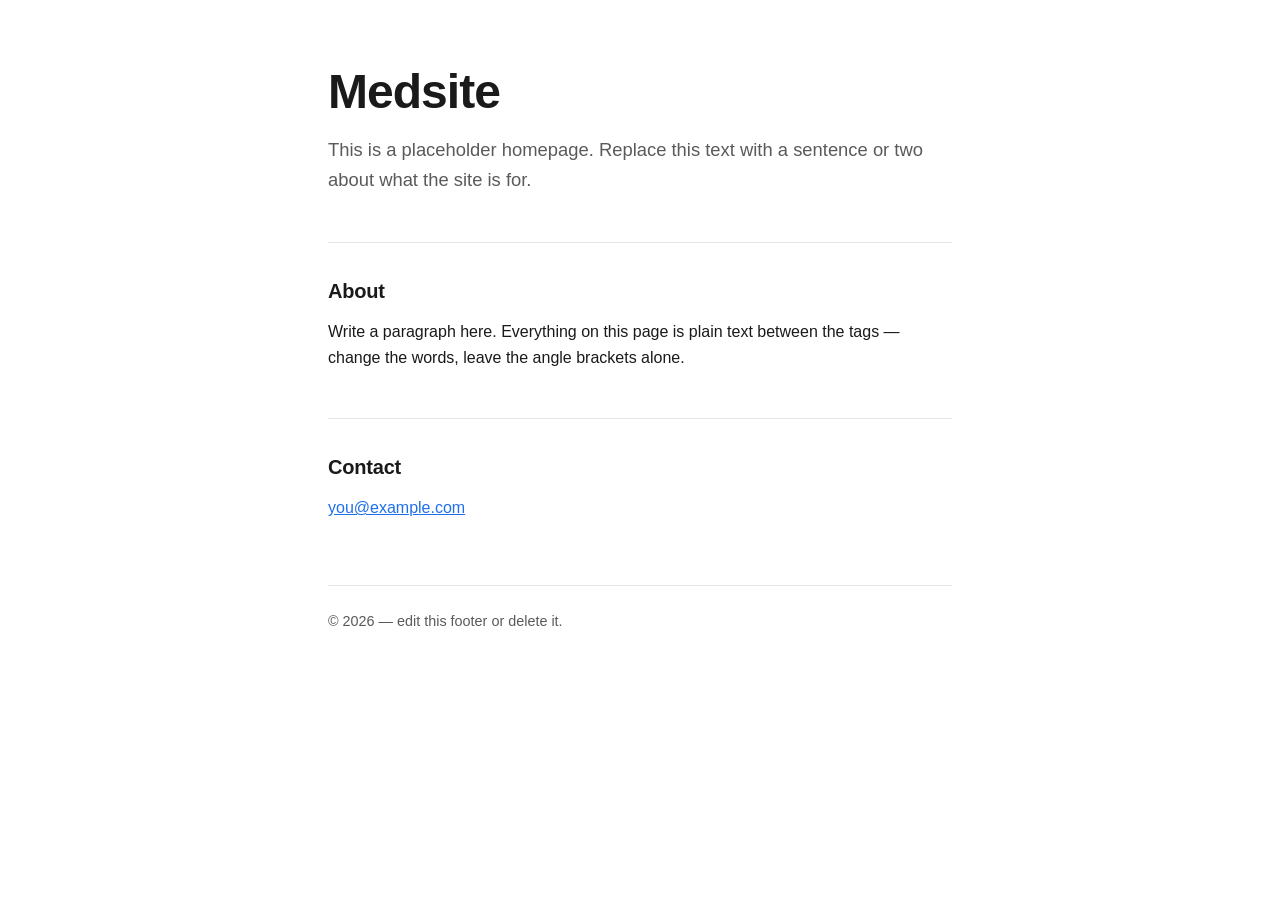
==== index.html @ fb5472c1 "Add starter homepage and README" ====
<!doctype html>
<html lang="en">
<head>
  <meta charset="utf-8">
  <meta name="viewport" content="width=device-width, initial-scale=1">

  <!-- EDIT: the text in the browser tab, and what Google shows as the headline -->
  <title>Medsite</title>
  <!-- EDIT: the one-line description search engines show under the headline -->
  <meta name="description" content="A short sentence describing what this site is.">

  <style>
    :root {
      --bg: #ffffff;
      --text: #1a1a1a;
      --muted: #5a5a5a;
      --accent: #1f6feb;
      --line: #e4e4e7;
    }
    @media (prefers-color-scheme: dark) {
      :root {
        --bg: #121214;
        --text: #f0f0f2;
        --muted: #a1a1aa;
        --accent: #6ea8fe;
        --line: #2a2a30;
      }
    }

    * { box-sizing: border-box; }
    body {
      margin: 0;
      background: var(--bg);
      color: var(--text);
      font-family: -apple-system, BlinkMacSystemFont, "Segoe UI", Helvetica, Arial, sans-serif;
      line-height: 1.6;
      -webkit-font-smoothing: antialiased;
    }
    .wrap {
      max-width: 42rem;
      margin: 0 auto;
      padding: 4rem 1.5rem 6rem;
    }
    h1 {
      font-size: clamp(2rem, 6vw, 3rem);
      line-height: 1.15;
      letter-spacing: -0.02em;
      margin: 0 0 1rem;
    }
    .lede {
      font-size: 1.15rem;
      color: var(--muted);
      margin: 0 0 3rem;
    }
    h2 {
      font-size: 1.25rem;
      letter-spacing: -0.01em;
      margin: 3rem 0 0.75rem;
      padding-top: 2rem;
      border-top: 1px solid var(--line);
    }
    p { margin: 0 0 1rem; }
    a { color: var(--accent); }
    footer {
      margin-top: 4rem;
      padding-top: 1.5rem;
      border-top: 1px solid var(--line);
      color: var(--muted);
      font-size: 0.9rem;
    }
  </style>
</head>
<body>
  <main class="wrap">

    <!-- EDIT: the big headline at the top of the page -->
    <h1>Medsite</h1>

    <!-- EDIT: one or two sentences saying what this is and who it's for -->
    <p class="lede">
      This is a placeholder homepage. Replace this text with a sentence
      or two about what the site is for.
    </p>

    <h2>About</h2>
    <p>
      Write a paragraph here. Everything on this page is plain text between
      the tags &mdash; change the words, leave the angle brackets alone.
    </p>

    <h2>Contact</h2>
    <p>
      <!-- EDIT: swap in a real address, or delete this whole section -->
      <a href="mailto:you@example.com">you@example.com</a>
    </p>

    <footer>
      &copy; 2026 &mdash; edit this footer or delete it.
    </footer>

  </main>
</body>
</html>
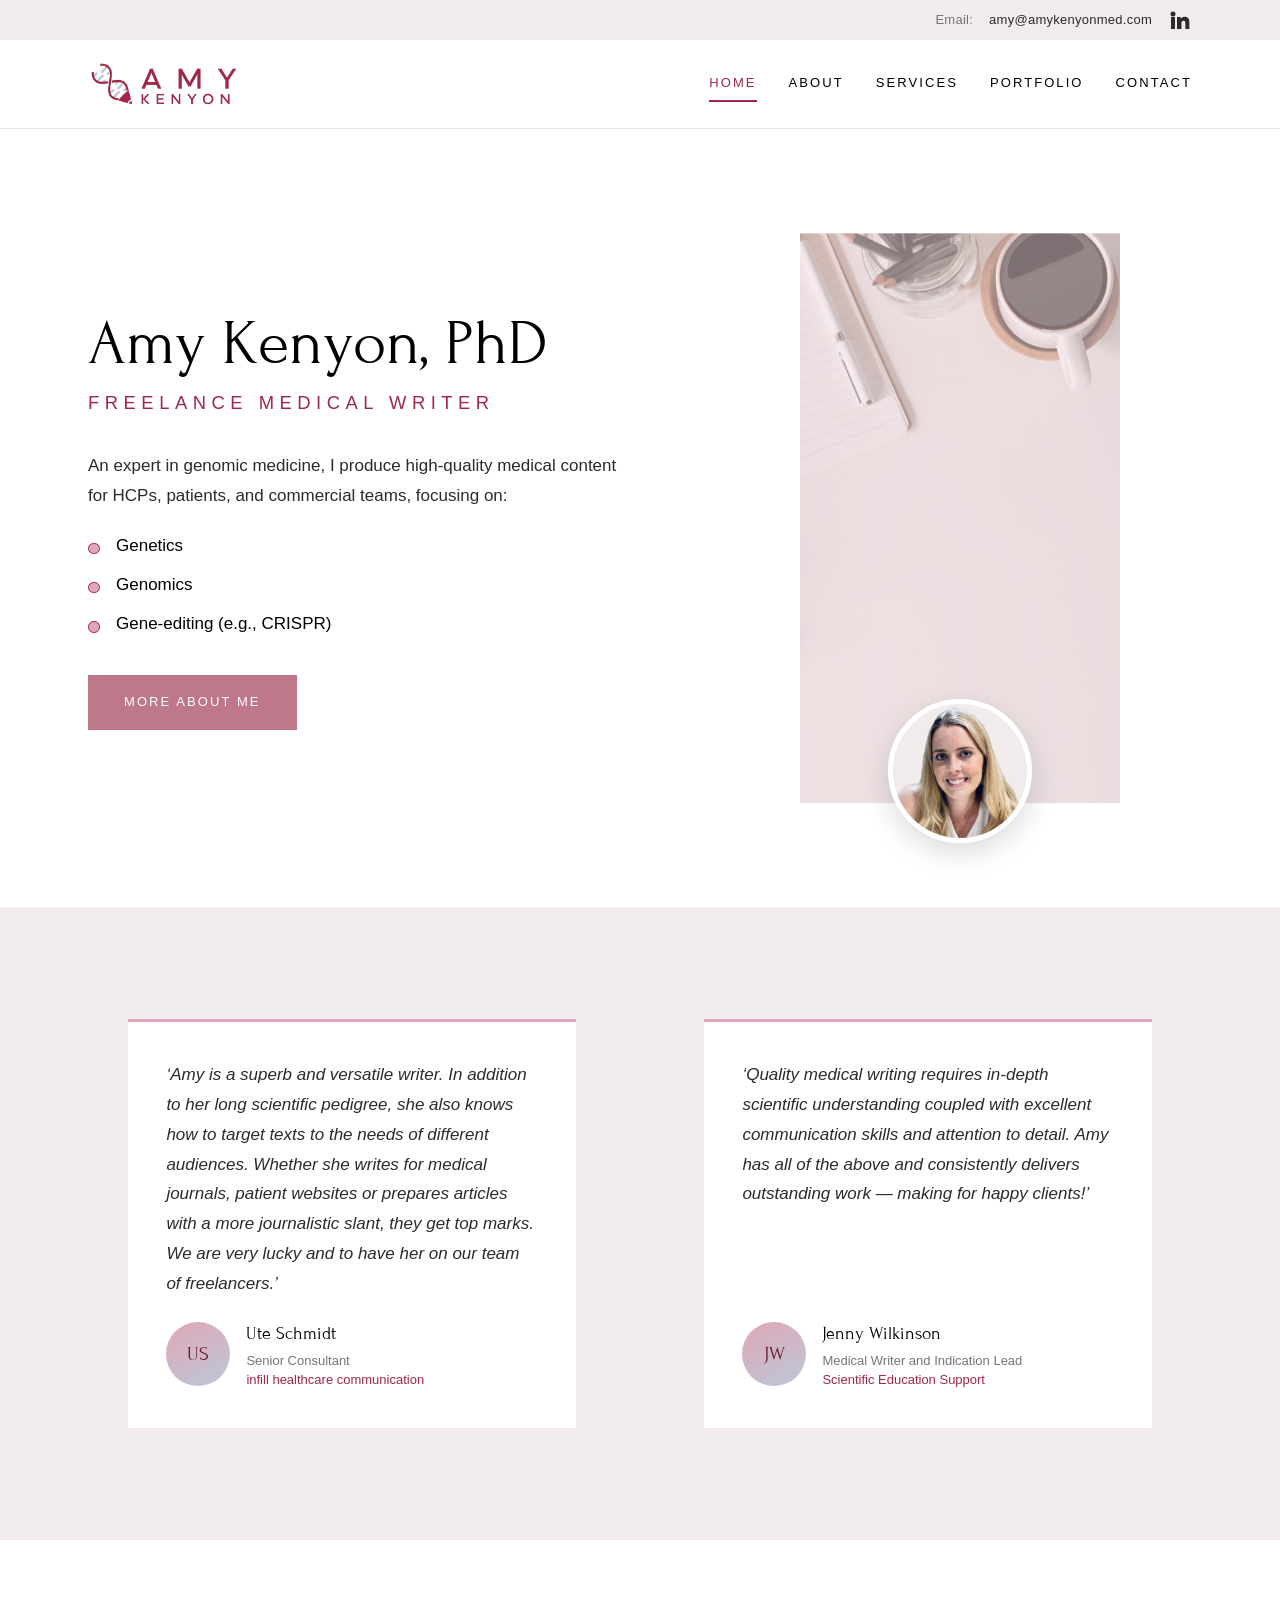
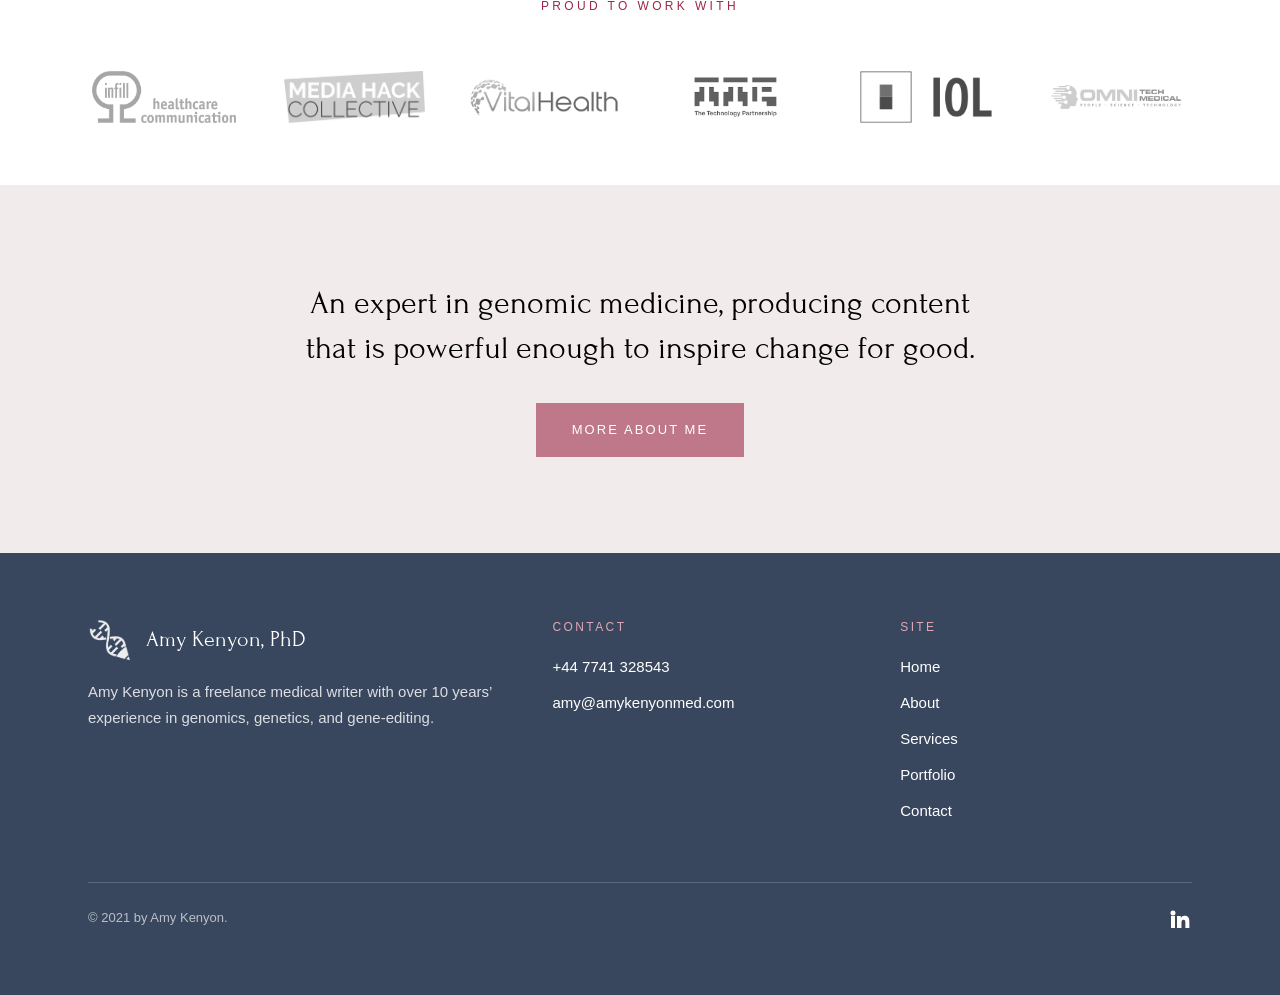
==== commit 7236ea65: "Add the original site images and rebuild Table 1 as real markup The Wix CDN became reachable, so all" ====
--- a/index.html
+++ b/index.html
@@ -1,103 +1,183 @@
 <!doctype html>
 <html lang="en">
 <head>
-  <meta charset="utf-8">
-  <meta name="viewport" content="width=device-width, initial-scale=1">
+<meta charset="utf-8">
+<meta name="viewport" content="width=device-width, initial-scale=1">
+<title>Freelance Medical Writer | Amy Kenyon</title>
+<meta name="description" content="Amy Kenyon (PhD) is a freelance medical writer with over 10 years&rsquo; experience in genomics, genetics, and gene-editing.">
+<link rel="canonical" href="https://www.amykenyonmed.com/">
 
-  <!-- EDIT: the text in the browser tab, and what Google shows as the headline -->
-  <title>Medsite</title>
-  <!-- EDIT: the one-line description search engines show under the headline -->
-  <meta name="description" content="A short sentence describing what this site is.">
+<meta property="og:type" content="website">
+<meta property="og:title" content="Freelance Medical Writer | Amy Kenyon">
+<meta property="og:description" content="Amy Kenyon (PhD) is a freelance medical writer with over 10 years&rsquo; experience in genomics, genetics, and gene-editing.">
+<meta property="og:url" content="https://www.amykenyonmed.com/">
+<meta property="og:site_name" content="Amy Kenyon, PhD">
 
-  <style>
-    :root {
-      --bg: #ffffff;
-      --text: #1a1a1a;
-      --muted: #5a5a5a;
-      --accent: #1f6feb;
-      --line: #e4e4e7;
-    }
-    @media (prefers-color-scheme: dark) {
-      :root {
-        --bg: #121214;
-        --text: #f0f0f2;
-        --muted: #a1a1aa;
-        --accent: #6ea8fe;
-        --line: #2a2a30;
-      }
-    }
-
-    * { box-sizing: border-box; }
-    body {
-      margin: 0;
-      background: var(--bg);
-      color: var(--text);
-      font-family: -apple-system, BlinkMacSystemFont, "Segoe UI", Helvetica, Arial, sans-serif;
-      line-height: 1.6;
-      -webkit-font-smoothing: antialiased;
-    }
-    .wrap {
-      max-width: 42rem;
-      margin: 0 auto;
-      padding: 4rem 1.5rem 6rem;
-    }
-    h1 {
-      font-size: clamp(2rem, 6vw, 3rem);
-      line-height: 1.15;
-      letter-spacing: -0.02em;
-      margin: 0 0 1rem;
-    }
-    .lede {
-      font-size: 1.15rem;
-      color: var(--muted);
-      margin: 0 0 3rem;
-    }
-    h2 {
-      font-size: 1.25rem;
-      letter-spacing: -0.01em;
-      margin: 3rem 0 0.75rem;
-      padding-top: 2rem;
-      border-top: 1px solid var(--line);
-    }
-    p { margin: 0 0 1rem; }
-    a { color: var(--accent); }
-    footer {
-      margin-top: 4rem;
-      padding-top: 1.5rem;
-      border-top: 1px solid var(--line);
-      color: var(--muted);
-      font-size: 0.9rem;
-    }
-  </style>
+<link rel="preconnect" href="https://fonts.googleapis.com">
+<link rel="preconnect" href="https://fonts.gstatic.com" crossorigin>
+<link rel="stylesheet" href="https://fonts.googleapis.com/css2?family=Forum&display=swap">
+<link rel="stylesheet" href="/assets/css/site.css">
+<link rel="icon" href="/assets/img/favicon.svg" type="image/svg+xml">
 </head>
 <body>
-  <main class="wrap">
+<a class="skip-link" href="#main">Skip to main content</a>
 
-    <!-- EDIT: the big headline at the top of the page -->
-    <h1>Medsite</h1>
+<div class="utility">
+  <div class="wrap">
+    <span class="label">Email:</span>
+    <a href="mailto:amy@amykenyonmed.com">amy@amykenyonmed.com</a>
+    <a class="icon-link" href="http://www.linkedin.com/in/amy-kenyon-412b50195" target="_blank" rel="noopener" aria-label="Amy Kenyon on LinkedIn">
+      <svg viewBox="0 0 24 24" aria-hidden="true"><path d="M4.98 3.5a2.5 2.5 0 1 1 0 5 2.5 2.5 0 0 1 0-5ZM3 9h4v12H3V9Zm6 0h3.8v1.7h.05a4.16 4.16 0 0 1 3.75-2.05c4 0 4.75 2.63 4.75 6.06V21h-4v-5.4c0-1.29-.03-2.95-1.8-2.95-1.8 0-2.08 1.4-2.08 2.85V21H9V9Z"/></svg>
+    </a>
+  </div>
+</div>
 
-    <!-- EDIT: one or two sentences saying what this is and who it's for -->
-    <p class="lede">
-      This is a placeholder homepage. Replace this text with a sentence
-      or two about what the site is for.
-    </p>
+<header class="site-header">
+  <div class="wrap">
+    <a class="brand" href="/">
+      <img class="logo" src="/assets/img/logo-header.png" alt="Amy Kenyon" width="2063" height="706">
+    </a>
 
-    <h2>About</h2>
-    <p>
-      Write a paragraph here. Everything on this page is plain text between
-      the tags &mdash; change the words, leave the angle brackets alone.
-    </p>
+    <button class="nav-toggle" type="button" aria-expanded="false" aria-controls="site-nav">Menu</button>
 
-    <h2>Contact</h2>
-    <p>
-      <!-- EDIT: swap in a real address, or delete this whole section -->
-      <a href="mailto:you@example.com">you@example.com</a>
-    </p>
+    <nav class="site-nav" id="site-nav" aria-label="Main">
+      <ul>
+        <li><a href="/" aria-current="page">Home</a></li>
+        <li><a href="/about/">About</a></li>
+        <li><a href="/services/">Services</a></li>
+        <li><a href="/blog/">Portfolio</a></li>
+        <li><a href="/contact/">Contact</a></li>
+      </ul>
+    </nav>
+  </div>
+</header>
 
-    <footer>
-      &copy; 2026 &mdash; edit this footer or delete it.
-    </footer>
+<main id="main">
 
-  </main>
+  <section class="hero">
+    <div class="wrap">
+      <div class="hero-copy">
+        <h1>Amy Kenyon, PhD</h1>
+        <p class="hero-role">Freelance Medical Writer</p>
+        <p class="lede">An expert in genomic medicine, I produce high-quality medical content for HCPs, patients, and commercial teams, focusing on:</p>
+        <ul class="hero-list">
+          <li>Genetics</li>
+          <li>Genomics</li>
+          <li>Gene-editing (e.g., CRISPR)</li>
+        </ul>
+        <a class="btn" href="/about/">More about me</a>
+      </div>
+
+      <figure class="hero-figure">
+        <div class="frame frame-portrait">
+          <img src="/assets/img/amy-kenyon-portrait.jpg" alt="" width="1219" height="965">
+        </div>
+        <div class="hero-headshot">
+          <img src="/assets/img/amy-kenyon-headshot.png" alt="Amy Kenyon, PhD" width="675" height="726">
+        </div>
+      </figure>
+    </div>
+  </section>
+
+  <section class="section section-blush">
+    <div class="wrap">
+      <div class="testimonials">
+
+        <figure class="testimonial">
+          <blockquote>&lsquo;Amy is a superb and versatile writer. In addition to her long scientific pedigree, she also knows how to target texts to the needs of different audiences. Whether she writes for medical journals, patient websites or prepares articles with a more journalistic slant, they get top marks. We are very lucky and to have her on our team of freelancers.&rsquo;</blockquote>
+          <figcaption>
+            <span class="avatar" aria-hidden="true">US</span>
+            <span>
+              <span class="name">Ute Schmidt</span>
+              <span class="role">Senior Consultant</span>
+              <span class="org">infill healthcare communication</span>
+            </span>
+          </figcaption>
+        </figure>
+
+        <figure class="testimonial">
+          <blockquote>&lsquo;Quality medical writing requires in-depth scientific understanding coupled with excellent communication skills and attention to detail. Amy has all of the above and consistently delivers outstanding work &mdash; making for happy clients!&rsquo;</blockquote>
+          <figcaption>
+            <span class="avatar" aria-hidden="true">JW</span>
+            <span>
+              <span class="name">Jenny Wilkinson</span>
+              <span class="role">Medical Writer and Indication Lead</span>
+              <span class="org">Scientific Education Support</span>
+            </span>
+          </figcaption>
+        </figure>
+
+      </div>
+    </div>
+  </section>
+
+  <section class="section section-tight">
+    <div class="wrap">
+      <div class="section-title">
+        <p class="eyebrow">Proud to work with</p>
+      </div>
+      <div class="clients">
+        <span class="client"><img src="/assets/img/client-infill.png" alt="infill healthcare communication" width="448" height="161"></span>
+        <span class="client"><img src="/assets/img/client-media-hack.png" alt="Media Hack Collective" width="1155" height="426"></span>
+        <span class="client"><img src="/assets/img/client-vital-health.png" alt="Vital Health" width="200" height="50"></span>
+        <span class="client"><img src="/assets/img/client-ttp.png" alt="The Technology Partnership" width="290" height="174"></span>
+        <span class="client"><img src="/assets/img/client-iol.png" alt="IOL" width="183" height="72"></span>
+        <span class="client"><img src="/assets/img/client-omni.png" alt="Omni Tech Medical" width="410" height="123"></span>
+      </div>
+    </div>
+  </section>
+
+  <section class="section section-blush cta">
+    <div class="wrap">
+      <p>An expert in genomic medicine, producing content that is powerful enough to inspire change for good.</p>
+      <a class="btn" href="/about/">More about me</a>
+    </div>
+  </section>
+
+</main>
+
+<footer class="site-footer">
+  <div class="wrap">
+    <div class="footer-grid">
+
+      <div>
+        <div class="footer-brand">
+          <img class="mark" src="/assets/img/logo-footer.png" alt="" width="471" height="491">
+          <span>Amy Kenyon, PhD</span>
+        </div>
+        <p class="tagline">Amy Kenyon is a freelance medical writer with over 10 years&rsquo; experience in genomics, genetics, and gene-editing.</p>
+      </div>
+
+      <div>
+        <p class="footer-heading">Contact</p>
+        <ul>
+          <li><a href="tel:+447741328543">+44 7741 328543</a></li>
+          <li><a href="mailto:amy@amykenyonmed.com">amy@amykenyonmed.com</a></li>
+        </ul>
+      </div>
+
+      <div>
+        <p class="footer-heading">Site</p>
+        <ul>
+          <li><a href="/">Home</a></li>
+          <li><a href="/about/">About</a></li>
+          <li><a href="/services/">Services</a></li>
+          <li><a href="/blog/">Portfolio</a></li>
+          <li><a href="/contact/">Contact</a></li>
+        </ul>
+      </div>
+
+    </div>
+
+    <div class="footer-bottom">
+      <span>&copy; 2021 by Amy Kenyon.</span>
+      <a class="icon-link" href="http://www.linkedin.com/in/amy-kenyon-412b50195" target="_blank" rel="noopener" aria-label="Amy Kenyon on LinkedIn">
+        <svg viewBox="0 0 24 24" aria-hidden="true"><path d="M4.98 3.5a2.5 2.5 0 1 1 0 5 2.5 2.5 0 0 1 0-5ZM3 9h4v12H3V9Zm6 0h3.8v1.7h.05a4.16 4.16 0 0 1 3.75-2.05c4 0 4.75 2.63 4.75 6.06V21h-4v-5.4c0-1.29-.03-2.95-1.8-2.95-1.8 0-2.08 1.4-2.08 2.85V21H9V9Z"/></svg>
+      </a>
+    </div>
+  </div>
+</footer>
+
+<script src="/assets/js/site.js" defer></script>
 </body>
 </html>
--- a/assets/css/site.css
+++ b/assets/css/site.css
@@ -0,0 +1,969 @@
+/* ==========================================================================
+   amykenyonmed.com — shared stylesheet
+   Palette and type lifted from the original Wix theme.
+   ========================================================================== */
+
+:root {
+  /* Brand palette (from the Wix site theme) */
+  --wine: #9f2747;
+  --wine-dark: #6a1a2f;
+  --rose: #bf778a;
+  --rose-light: #dfa7b6;
+  --blush: #f2ebec;
+  --blue-grey: #bcc8d9;
+  --navy: #39475e;
+
+  --ink: #000000;
+  --body: #2b2b2b;
+  --muted: #757575;
+  --line: #c7c7c7;
+  --line-soft: #e8e6e6;
+  --white: #ffffff;
+
+  --head-font: "Forum", "Didot", "Times New Roman", Georgia, serif;
+  --body-font: "Avenir Next", "Avenir", "Nunito Sans", "Segoe UI",
+    Helvetica, Arial, sans-serif;
+
+  --measure: 1200px;
+  --gutter: clamp(1.25rem, 4vw, 3rem);
+}
+
+* { box-sizing: border-box; }
+
+html { -webkit-text-size-adjust: 100%; scroll-behavior: smooth; }
+
+body {
+  margin: 0;
+  background: var(--white);
+  color: var(--body);
+  font-family: var(--body-font);
+  font-size: 1rem;
+  font-weight: 300;
+  line-height: 1.75;
+  -webkit-font-smoothing: antialiased;
+  -moz-osx-font-smoothing: grayscale;
+}
+
+img { max-width: 100%; height: auto; display: block; }
+
+a { color: var(--wine); text-decoration: none; }
+a:hover { text-decoration: underline; }
+
+h1, h2, h3, h4 {
+  font-family: var(--head-font);
+  font-weight: 400;
+  color: var(--ink);
+  line-height: 1.2;
+  margin: 0 0 0.6em;
+}
+
+h1 { font-size: clamp(2.5rem, 6vw, 4rem); }
+h2 { font-size: clamp(1.9rem, 4vw, 2.75rem); }
+h3 { font-size: clamp(1.25rem, 2.5vw, 1.6rem); }
+
+p { margin: 0 0 1.25rem; }
+
+strong, b { font-weight: 600; color: var(--ink); }
+
+.wrap {
+  max-width: var(--measure);
+  margin-inline: auto;
+  padding-inline: var(--gutter);
+}
+
+.skip-link {
+  position: absolute;
+  left: -9999px;
+  top: 0;
+  background: var(--wine);
+  color: var(--white);
+  padding: 0.75rem 1.25rem;
+  z-index: 100;
+}
+.skip-link:focus { left: 0; }
+
+:focus-visible {
+  outline: 2px solid var(--wine);
+  outline-offset: 3px;
+}
+
+/* --------------------------------------------------------------------------
+   Utility bar (email + LinkedIn, above the header)
+   -------------------------------------------------------------------------- */
+
+.utility {
+  background: var(--blush);
+  font-size: 0.8125rem;
+  letter-spacing: 0.02em;
+  color: var(--body);
+}
+
+.utility .wrap {
+  display: flex;
+  align-items: center;
+  justify-content: flex-end;
+  gap: 1rem;
+  min-height: 2.5rem;
+  flex-wrap: wrap;
+}
+
+.utility a { color: var(--body); }
+.utility a:hover { color: var(--wine); }
+
+.utility .label { color: var(--muted); }
+
+.icon-link {
+  display: inline-flex;
+  align-items: center;
+  justify-content: center;
+  width: 1.5rem;
+  height: 1.5rem;
+  color: var(--wine);
+}
+.icon-link svg { width: 100%; height: 100%; fill: currentColor; }
+.icon-link:hover { color: var(--wine-dark); }
+
+/* --------------------------------------------------------------------------
+   Header + navigation
+   -------------------------------------------------------------------------- */
+
+.site-header {
+  background: var(--white);
+  border-bottom: 1px solid var(--line-soft);
+  position: sticky;
+  top: 0;
+  z-index: 50;
+}
+
+.site-header .wrap {
+  display: flex;
+  align-items: center;
+  justify-content: space-between;
+  gap: 1.5rem;
+  min-height: 5.5rem;
+}
+
+.brand {
+  display: inline-flex;
+  align-items: center;
+  gap: 0.75rem;
+  font-family: var(--head-font);
+  font-size: 1.5rem;
+  letter-spacing: 0.04em;
+  color: var(--ink);
+  line-height: 1.1;
+}
+.brand:hover { text-decoration: none; color: var(--wine); }
+
+/* The logo already contains the wordmark, so it stands alone in the header. */
+.brand .logo {
+  width: auto;
+  height: 3.25rem;
+  flex: 0 0 auto;
+}
+
+@media (max-width: 480px) {
+  .brand .logo { height: 2.5rem; }
+}
+
+.nav-toggle {
+  display: none;
+  background: none;
+  border: 1px solid var(--line);
+  border-radius: 2px;
+  padding: 0.5rem 0.75rem;
+  font: inherit;
+  font-size: 0.75rem;
+  letter-spacing: 0.15em;
+  text-transform: uppercase;
+  color: var(--ink);
+  cursor: pointer;
+}
+
+.site-nav ul {
+  display: flex;
+  align-items: center;
+  gap: clamp(1rem, 2.5vw, 2.25rem);
+  list-style: none;
+  margin: 0;
+  padding: 0;
+}
+
+.site-nav a {
+  display: inline-block;
+  font-size: 0.8125rem;
+  letter-spacing: 0.16em;
+  text-transform: uppercase;
+  color: var(--ink);
+  padding: 0.35rem 0;
+  border-bottom: 2px solid transparent;
+}
+
+.site-nav a:hover,
+.site-nav a[aria-current="page"] {
+  color: var(--wine);
+  border-bottom-color: var(--wine);
+  text-decoration: none;
+}
+
+@media (max-width: 860px) {
+  .nav-toggle { display: inline-block; }
+
+  .site-nav {
+    display: none;
+    position: absolute;
+    left: 0;
+    right: 0;
+    top: 100%;
+    background: var(--white);
+    border-bottom: 1px solid var(--line-soft);
+    box-shadow: 0 12px 24px rgba(0, 0, 0, 0.06);
+  }
+  .site-nav.is-open { display: block; }
+
+  .site-nav ul {
+    flex-direction: column;
+    align-items: stretch;
+    gap: 0;
+    padding: 0.5rem var(--gutter) 1.25rem;
+  }
+  .site-nav li { border-bottom: 1px solid var(--line-soft); }
+  .site-nav li:last-child { border-bottom: 0; }
+  .site-nav a {
+    padding: 0.9rem 0;
+    border-bottom: 0;
+  }
+}
+
+/* --------------------------------------------------------------------------
+   Buttons
+   -------------------------------------------------------------------------- */
+
+.btn {
+  display: inline-block;
+  background: var(--rose);
+  color: var(--white);
+  font-size: 0.8125rem;
+  font-weight: 400;
+  letter-spacing: 0.16em;
+  text-transform: uppercase;
+  padding: 1rem 2.25rem;
+  border: 0;
+  border-radius: 0;
+  cursor: pointer;
+  transition: background-color 0.2s ease;
+  font-family: var(--body-font);
+}
+
+.btn:hover,
+.btn:focus-visible {
+  background: var(--wine);
+  color: var(--white);
+  text-decoration: none;
+}
+
+.btn-outline {
+  background: transparent;
+  color: var(--wine);
+  border: 1px solid var(--wine);
+}
+.btn-outline:hover { background: var(--wine); color: var(--white); }
+
+/* --------------------------------------------------------------------------
+   Sections
+   -------------------------------------------------------------------------- */
+
+/* Full-bleed image band used at the top of the services page. */
+.page-banner {
+  height: clamp(9rem, 22vw, 16rem);
+  overflow: hidden;
+}
+.page-banner img { width: 100%; height: 100%; object-fit: cover; }
+
+.section { padding-block: clamp(3.5rem, 8vw, 6rem); }
+.section-blush { background: var(--blush); }
+.section-tight { padding-block: clamp(2.5rem, 5vw, 3.5rem); }
+
+.section-title {
+  text-align: center;
+  margin-bottom: clamp(2rem, 5vw, 3rem);
+}
+
+.eyebrow {
+  font-size: 0.75rem;
+  letter-spacing: 0.28em;
+  text-transform: uppercase;
+  color: var(--wine);
+  margin-bottom: 1rem;
+}
+
+.lede { font-size: 1.0625rem; }
+
+/* --------------------------------------------------------------------------
+   Hero
+   -------------------------------------------------------------------------- */
+
+.hero { padding-block: clamp(3rem, 7vw, 5.5rem); }
+
+.hero .wrap {
+  display: grid;
+  grid-template-columns: 1.1fr 0.9fr;
+  gap: clamp(2rem, 6vw, 4.5rem);
+  align-items: center;
+}
+
+.hero h1 { margin-bottom: 0.25rem; }
+
+.hero .hero-role {
+  font-size: clamp(0.9rem, 2vw, 1.15rem);
+  letter-spacing: 0.3em;
+  text-transform: uppercase;
+  color: var(--wine);
+  margin-bottom: 2rem;
+}
+
+.hero p { max-width: 34rem; }
+
+.hero-list {
+  list-style: none;
+  margin: 0 0 2.25rem;
+  padding: 0;
+}
+
+.hero-list li {
+  position: relative;
+  padding-left: 1.75rem;
+  margin-bottom: 0.6rem;
+  color: var(--ink);
+  font-size: 1.0625rem;
+}
+
+.hero-list li::before {
+  content: "";
+  position: absolute;
+  left: 0;
+  top: 0.7em;
+  width: 0.6rem;
+  height: 0.6rem;
+  background: var(--rose-light);
+  border: 1px solid var(--wine);
+  border-radius: 50%;
+}
+
+.hero-figure { justify-self: center; width: 100%; max-width: 26rem; }
+
+@media (max-width: 860px) {
+  .hero .wrap { grid-template-columns: 1fr; }
+  .hero-figure { order: -1; max-width: 20rem; }
+}
+
+/* --------------------------------------------------------------------------
+   Media frames / image placeholders
+   -------------------------------------------------------------------------- */
+
+.frame {
+  position: relative;
+  overflow: hidden;
+  background: linear-gradient(150deg, var(--blush), var(--blue-grey));
+}
+
+.frame img { width: 100%; height: 100%; object-fit: cover; }
+
+/* Tall decorative panel behind the home hero (a faded desk flat-lay). */
+.frame-portrait {
+  aspect-ratio: 393 / 700;
+  max-width: 20rem;
+  margin-inline: auto;
+}
+
+/* The about photo ships as a finished polaroid, so it needs no frame of its
+   own — just a soft shadow. */
+.frame-polaroid {
+  background: transparent;
+  filter: drop-shadow(0 16px 32px rgba(0, 0, 0, 0.1));
+}
+
+.frame-wide { aspect-ratio: 2 / 1; }
+.frame-card { aspect-ratio: 16 / 10; }
+
+/* Placeholder shown until the real photo is dropped in. */
+.frame[data-placeholder]::after {
+  content: attr(data-placeholder);
+  position: absolute;
+  inset: 0;
+  display: flex;
+  align-items: center;
+  justify-content: center;
+  text-align: center;
+  padding: 1.5rem;
+  font-size: 0.75rem;
+  letter-spacing: 0.16em;
+  text-transform: uppercase;
+  color: var(--wine-dark);
+  background: repeating-linear-gradient(
+    135deg,
+    rgba(255, 255, 255, 0.55) 0 12px,
+    rgba(255, 255, 255, 0.25) 12px 24px
+  );
+}
+
+.frame[data-placeholder]:has(img)::after { display: none; }
+
+/* Round headshot sitting over the hero panel. */
+.hero-figure { position: relative; }
+
+.hero-headshot {
+  position: absolute;
+  left: 50%;
+  bottom: -2.5rem;
+  transform: translateX(-50%);
+  width: 9rem;
+  height: 9rem;
+  border-radius: 50%;
+  overflow: hidden;
+  border: 5px solid var(--white);
+  box-shadow: 0 10px 28px rgba(0, 0, 0, 0.14);
+  background: var(--blush);
+}
+.hero-headshot img { width: 100%; height: 100%; object-fit: cover; object-position: 50% 22%; }
+
+/* --------------------------------------------------------------------------
+   Testimonials
+   -------------------------------------------------------------------------- */
+
+.testimonials {
+  display: grid;
+  grid-template-columns: repeat(auto-fit, minmax(20rem, 1fr));
+  gap: clamp(1.75rem, 4vw, 3rem);
+}
+
+.testimonial {
+  background: var(--white);
+  padding: clamp(1.75rem, 3vw, 2.5rem);
+  border-top: 3px solid var(--rose-light);
+  display: flex;
+  flex-direction: column;
+  gap: 1.25rem;
+}
+
+.testimonial blockquote {
+  margin: 0;
+  font-size: 1.0625rem;
+  font-style: italic;
+  color: var(--body);
+}
+
+.testimonial figcaption {
+  display: flex;
+  align-items: center;
+  gap: 1rem;
+  margin-top: auto;
+}
+
+.avatar {
+  width: 4rem;
+  height: 4rem;
+  flex: 0 0 auto;
+  border-radius: 50%;
+  overflow: hidden;
+  background: linear-gradient(150deg, var(--rose-light), var(--blue-grey));
+  display: grid;
+  place-items: center;
+  font-family: var(--head-font);
+  font-size: 1.25rem;
+  color: var(--wine-dark);
+}
+.avatar img { width: 100%; height: 100%; object-fit: cover; }
+
+.testimonial .name {
+  font-family: var(--head-font);
+  font-size: 1.15rem;
+  color: var(--ink);
+  display: block;
+}
+.testimonial .role {
+  font-size: 0.8125rem;
+  color: var(--muted);
+  display: block;
+  line-height: 1.5;
+}
+.testimonial .org {
+  font-size: 0.8125rem;
+  color: var(--wine);
+  display: block;
+  line-height: 1.5;
+}
+
+/* --------------------------------------------------------------------------
+   Client logo strip
+   -------------------------------------------------------------------------- */
+
+.clients {
+  display: grid;
+  grid-template-columns: repeat(6, 1fr);
+  align-items: center;
+  gap: clamp(1rem, 3vw, 2.5rem);
+  margin-top: 2rem;
+}
+
+@media (max-width: 900px) {
+  .clients { grid-template-columns: repeat(3, 1fr); }
+}
+@media (max-width: 480px) {
+  .clients { grid-template-columns: repeat(2, 1fr); }
+}
+
+.client {
+  display: grid;
+  place-items: center;
+  min-height: 4rem;
+  filter: grayscale(1);
+  opacity: 0.7;
+  transition: opacity 0.2s ease, filter 0.2s ease;
+}
+.client:hover { filter: grayscale(0); opacity: 1; }
+.client img { max-height: 3.25rem; width: auto; }
+
+/* --------------------------------------------------------------------------
+   Expertise / services
+   -------------------------------------------------------------------------- */
+
+.expertise {
+  display: grid;
+  grid-template-columns: repeat(auto-fit, minmax(17rem, 1fr));
+  gap: clamp(1.25rem, 3vw, 2rem);
+}
+
+.expertise-item {
+  background: var(--white);
+  border-left: 3px solid var(--rose-light);
+  padding: 1.5rem 1.75rem;
+}
+
+.expertise-item h3 {
+  font-family: var(--body-font);
+  font-size: 1.0625rem;
+  font-weight: 600;
+  letter-spacing: 0.04em;
+  color: var(--wine);
+  margin-bottom: 0.4rem;
+}
+
+.expertise-item p {
+  margin: 0;
+  font-size: 0.9375rem;
+  color: var(--muted);
+  line-height: 1.6;
+}
+
+.service-grid {
+  display: grid;
+  grid-template-columns: repeat(auto-fit, minmax(20rem, 1fr));
+  gap: clamp(1.5rem, 3vw, 2.5rem);
+  align-items: start;
+}
+
+.service {
+  text-align: center;
+  display: flex;
+  flex-direction: column;
+  align-items: center;
+  gap: 0.75rem;
+}
+
+.service-icon {
+  width: 7rem;
+  height: 7rem;
+  display: grid;
+  place-items: center;
+  border-radius: 50%;
+  background: var(--white);
+  border: 1px solid var(--rose-light);
+  color: var(--wine);
+  padding: 1.4rem;
+}
+.service-icon img { max-width: 100%; max-height: 100%; width: auto; }
+
+.service h3 {
+  font-size: 1.2rem;
+  margin: 0;
+}
+
+.service ul {
+  list-style: none;
+  margin: 0;
+  padding: 0;
+  font-size: 0.9375rem;
+  color: var(--muted);
+}
+.service li { margin-bottom: 0.3rem; }
+
+/* --------------------------------------------------------------------------
+   Portfolio / writing samples
+   -------------------------------------------------------------------------- */
+
+.samples {
+  display: grid;
+  grid-template-columns: repeat(auto-fit, minmax(20rem, 1fr));
+  gap: clamp(1.75rem, 4vw, 3rem);
+}
+
+.sample {
+  display: flex;
+  flex-direction: column;
+  background: var(--white);
+  border: 1px solid var(--line-soft);
+}
+
+.sample .frame { border-bottom: 1px solid var(--line-soft); }
+
+.sample-body {
+  padding: clamp(1.25rem, 2.5vw, 1.75rem);
+  display: flex;
+  flex-direction: column;
+  gap: 0.75rem;
+  flex: 1;
+}
+
+.sample h3 { margin: 0; font-size: 1.3rem; }
+.sample h3 a { color: var(--ink); }
+.sample h3 a:hover { color: var(--wine); text-decoration: none; }
+
+.sample p { margin: 0; font-size: 0.9375rem; color: var(--muted); }
+
+.tag {
+  align-self: flex-start;
+  margin-top: auto;
+  font-size: 0.6875rem;
+  letter-spacing: 0.16em;
+  text-transform: uppercase;
+  color: var(--wine);
+  background: var(--blush);
+  padding: 0.35rem 0.85rem;
+}
+
+/* --------------------------------------------------------------------------
+   Article (blog post)
+   -------------------------------------------------------------------------- */
+
+.article { max-width: 46rem; margin-inline: auto; }
+
+.article-meta {
+  font-size: 0.8125rem;
+  color: var(--muted);
+  letter-spacing: 0.04em;
+  margin-bottom: 2rem;
+}
+.article-meta span + span::before {
+  content: "·";
+  margin: 0 0.5rem;
+}
+
+.article h1 { margin-bottom: 0.75rem; }
+
+.article h2 {
+  font-size: 1.5rem;
+  margin-top: 2.5rem;
+}
+
+.article sup a { font-size: 0.75em; }
+
+.article .figure-caption {
+  font-size: 0.8125rem;
+  color: var(--muted);
+  text-align: center;
+  margin-top: 0.75rem;
+}
+
+/* --------------------------------------------------------------------------
+   Data table (Table 1 in the bluebird bio post)
+   -------------------------------------------------------------------------- */
+
+.table-figure { margin: 2.5rem 0; }
+
+.table-figure figcaption {
+  font-family: var(--head-font);
+  font-size: 1.15rem;
+  color: var(--ink);
+  margin-bottom: 0.85rem;
+}
+
+.table-scroll { overflow-x: auto; }
+
+.data-table {
+  border-collapse: collapse;
+  width: 100%;
+  min-width: 34rem;
+  font-size: 0.875rem;
+  background: var(--navy);
+}
+
+.data-table th,
+.data-table td {
+  padding: 0.7rem 0.85rem;
+  text-align: center;
+  vertical-align: middle;
+  border: 2px solid var(--navy);
+  line-height: 1.4;
+}
+
+.data-table thead th {
+  background: var(--blue-grey);
+  color: var(--navy);
+  font-family: var(--body-font);
+  font-weight: 700;
+  letter-spacing: 0.03em;
+}
+
+.data-table tbody th {
+  background: var(--white);
+  color: var(--navy);
+  font-weight: 700;
+  text-align: center;
+}
+
+.data-table tbody td {
+  background: #e6ebf6;
+  color: var(--navy);
+  font-weight: 400;
+}
+
+.table-note {
+  font-size: 0.8125rem;
+  color: var(--muted);
+  margin: 0.75rem 0 0;
+  line-height: 1.5;
+}
+
+.references {
+  margin-top: 3rem;
+  padding-top: 2rem;
+  border-top: 1px solid var(--line-soft);
+}
+
+.references h2 { font-size: 1.35rem; margin-top: 0; }
+
+.references ol {
+  padding-left: 1.25rem;
+  font-size: 0.875rem;
+  color: var(--muted);
+  line-height: 1.7;
+}
+.references li { margin-bottom: 0.85rem; }
+.references a { word-break: break-word; }
+
+.download-card {
+  display: flex;
+  align-items: center;
+  gap: 1.25rem;
+  padding: 1.5rem;
+  background: var(--blush);
+  border: 1px solid var(--rose-light);
+  margin-block: 2rem;
+}
+.download-card .doc-icon {
+  width: 3rem;
+  height: 3rem;
+  flex: 0 0 auto;
+  color: var(--wine);
+}
+.download-card .doc-name {
+  font-family: var(--head-font);
+  font-size: 1.15rem;
+  color: var(--ink);
+  display: block;
+}
+.download-card .doc-size { font-size: 0.8125rem; color: var(--muted); }
+
+.tag-list {
+  display: flex;
+  flex-wrap: wrap;
+  gap: 0.5rem;
+  align-items: center;
+  margin-top: 2.5rem;
+  padding-top: 1.5rem;
+  border-top: 1px solid var(--line-soft);
+  font-size: 0.8125rem;
+  color: var(--muted);
+}
+.tag-list a {
+  background: var(--blush);
+  padding: 0.3rem 0.75rem;
+  color: var(--wine);
+}
+
+/* --------------------------------------------------------------------------
+   Contact
+   -------------------------------------------------------------------------- */
+
+.contact-grid {
+  display: grid;
+  grid-template-columns: 1.15fr 0.85fr;
+  gap: clamp(2rem, 6vw, 4rem);
+  align-items: start;
+}
+
+@media (max-width: 860px) {
+  .contact-grid { grid-template-columns: 1fr; }
+}
+
+.form-grid {
+  display: grid;
+  grid-template-columns: 1fr 1fr;
+  gap: 1.25rem;
+}
+
+.field { display: flex; flex-direction: column; gap: 0.4rem; }
+.field-wide { grid-column: 1 / -1; }
+
+.field label {
+  font-size: 0.75rem;
+  letter-spacing: 0.14em;
+  text-transform: uppercase;
+  color: var(--muted);
+}
+
+.field input,
+.field textarea {
+  font: inherit;
+  font-size: 0.9375rem;
+  color: var(--ink);
+  background: var(--white);
+  border: 0;
+  border-bottom: 1px solid var(--line);
+  border-radius: 0;
+  padding: 0.6rem 0.25rem;
+  transition: border-color 0.2s ease;
+}
+
+.field input:focus,
+.field textarea:focus {
+  outline: none;
+  border-bottom-color: var(--wine);
+}
+
+.field textarea { resize: vertical; min-height: 8rem; }
+
+.form-actions { grid-column: 1 / -1; }
+
+.form-note {
+  grid-column: 1 / -1;
+  font-size: 0.8125rem;
+  color: var(--muted);
+  margin: 0;
+}
+
+@media (max-width: 560px) {
+  .form-grid { grid-template-columns: 1fr; }
+}
+
+.contact-aside .detail {
+  margin-bottom: 1.25rem;
+  font-size: 0.9375rem;
+}
+.contact-aside .detail .label {
+  display: block;
+  font-size: 0.75rem;
+  letter-spacing: 0.14em;
+  text-transform: uppercase;
+  color: var(--muted);
+}
+
+/* --------------------------------------------------------------------------
+   Call to action band
+   -------------------------------------------------------------------------- */
+
+.cta { text-align: center; }
+.cta p {
+  font-family: var(--head-font);
+  font-size: clamp(1.4rem, 3vw, 2rem);
+  color: var(--ink);
+  max-width: 42rem;
+  margin-inline: auto;
+  margin-bottom: 2rem;
+  line-height: 1.4;
+}
+
+/* --------------------------------------------------------------------------
+   Footer
+   -------------------------------------------------------------------------- */
+
+.site-footer {
+  background: var(--navy);
+  color: rgba(255, 255, 255, 0.82);
+  padding-block: clamp(3rem, 6vw, 4rem);
+  font-size: 0.9375rem;
+}
+
+.site-footer a { color: var(--white); }
+.site-footer a:hover { color: var(--rose-light); }
+
+.footer-grid {
+  display: grid;
+  grid-template-columns: 1.4fr 1fr 1fr;
+  gap: clamp(2rem, 5vw, 3.5rem);
+  align-items: start;
+}
+
+@media (max-width: 780px) {
+  .footer-grid { grid-template-columns: 1fr; }
+}
+
+.footer-brand {
+  display: flex;
+  align-items: center;
+  gap: 0.85rem;
+  margin-bottom: 1rem;
+  font-family: var(--head-font);
+  font-size: 1.35rem;
+  color: var(--white);
+}
+.footer-brand .mark {
+  width: 2.75rem;
+  height: auto;
+  flex: 0 0 auto;
+  /* The mark is burgundy on transparent; lighten it against the navy footer. */
+  filter: brightness(0) invert(1) opacity(0.9);
+}
+
+.site-footer .tagline { max-width: 26rem; margin-bottom: 0; }
+
+.footer-heading {
+  font-family: var(--body-font);
+  font-size: 0.75rem;
+  letter-spacing: 0.2em;
+  text-transform: uppercase;
+  color: var(--rose-light);
+  margin-bottom: 1rem;
+}
+
+.site-footer ul { list-style: none; margin: 0; padding: 0; }
+.site-footer li { margin-bottom: 0.6rem; }
+
+.footer-bottom {
+  margin-top: clamp(2rem, 4vw, 3rem);
+  padding-top: 1.5rem;
+  border-top: 1px solid rgba(255, 255, 255, 0.18);
+  display: flex;
+  flex-wrap: wrap;
+  gap: 1rem;
+  justify-content: space-between;
+  align-items: center;
+  font-size: 0.8125rem;
+  color: rgba(255, 255, 255, 0.65);
+}
+
+.footer-bottom .icon-link { color: var(--white); }
+.footer-bottom .icon-link:hover { color: var(--rose-light); }
+
+/* --------------------------------------------------------------------------
+   Motion
+   -------------------------------------------------------------------------- */
+
+@media (prefers-reduced-motion: reduce) {
+  html { scroll-behavior: auto; }
+  * {
+    animation-duration: 0.001ms !important;
+    transition-duration: 0.001ms !important;
+  }
+}
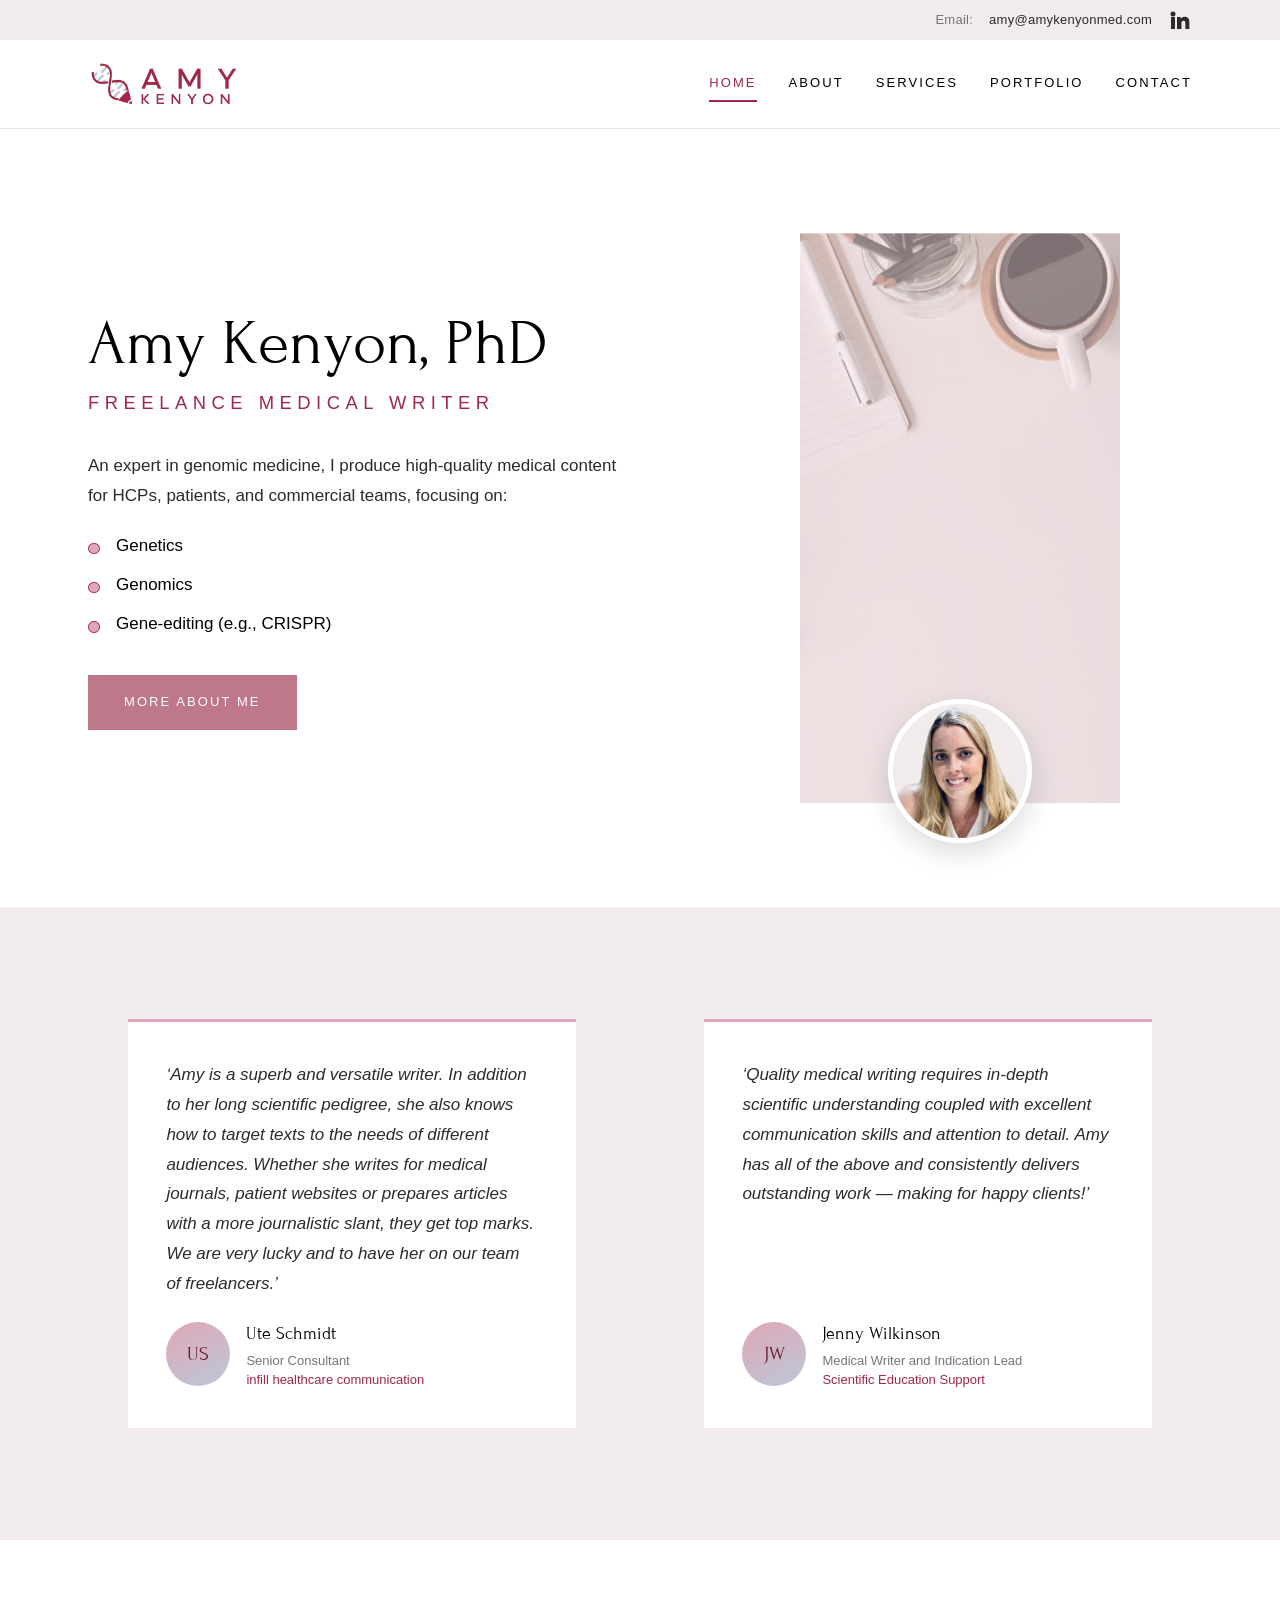
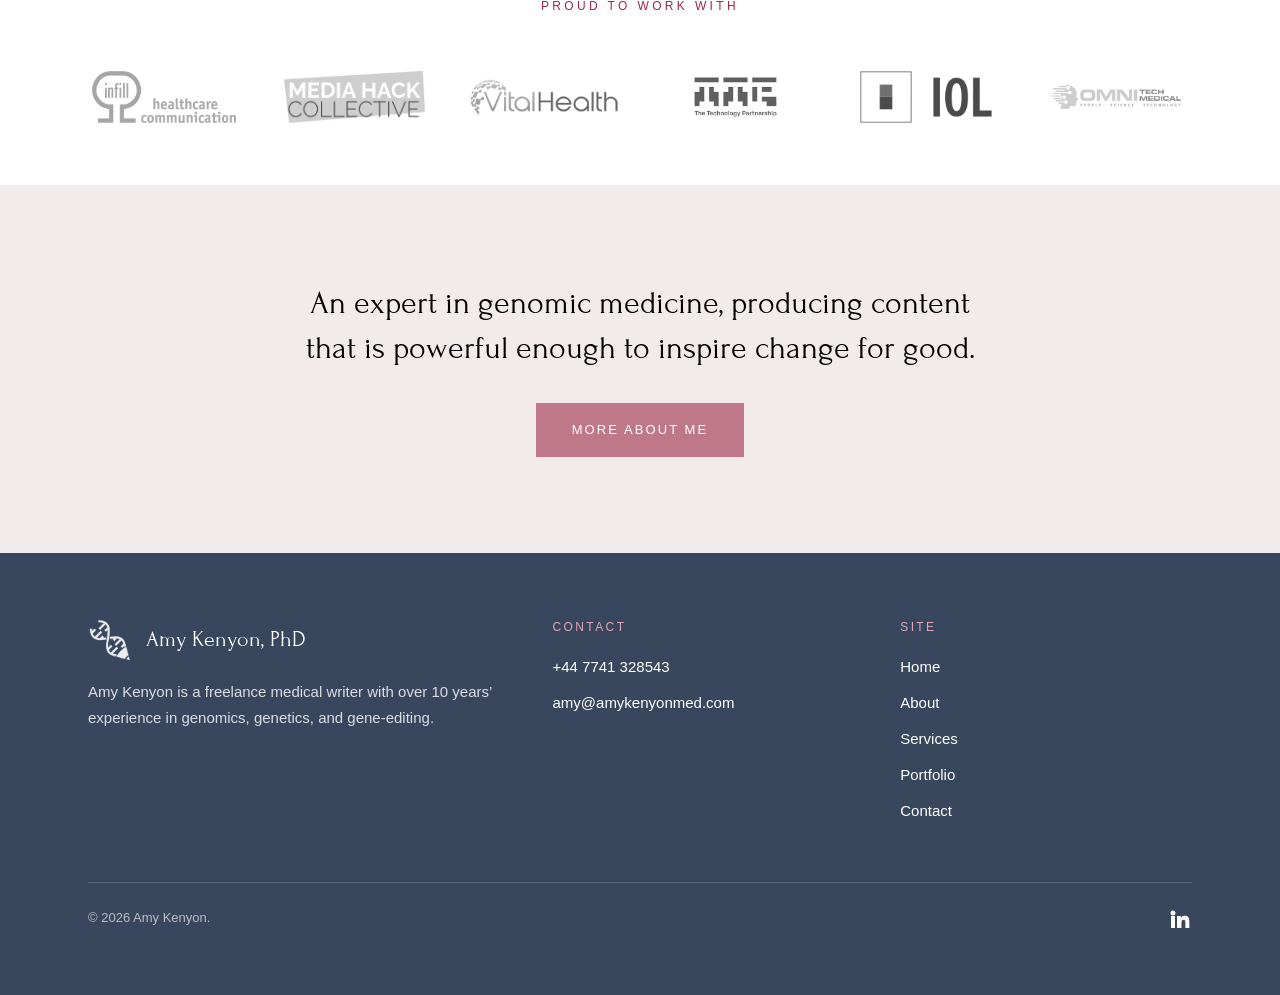
==== commit ab48d7b2: "Self-host the Forum webfont and make the footer year update itself Drops the last third-party depend" ====
--- a/index.html
+++ b/index.html
@@ -13,9 +13,7 @@
 <meta property="og:url" content="https://www.amykenyonmed.com/">
 <meta property="og:site_name" content="Amy Kenyon, PhD">
 
-<link rel="preconnect" href="https://fonts.googleapis.com">
-<link rel="preconnect" href="https://fonts.gstatic.com" crossorigin>
-<link rel="stylesheet" href="https://fonts.googleapis.com/css2?family=Forum&display=swap">
+<link rel="preload" href="/assets/fonts/forum-latin.woff2" as="font" type="font/woff2" crossorigin>
 <link rel="stylesheet" href="/assets/css/site.css">
 <link rel="icon" href="/assets/img/favicon.svg" type="image/svg+xml">
 </head>
@@ -170,7 +168,7 @@
     </div>
 
     <div class="footer-bottom">
-      <span>&copy; 2021 by Amy Kenyon.</span>
+      <span>&copy; <span data-current-year>2026</span> Amy Kenyon.</span>
       <a class="icon-link" href="http://www.linkedin.com/in/amy-kenyon-412b50195" target="_blank" rel="noopener" aria-label="Amy Kenyon on LinkedIn">
         <svg viewBox="0 0 24 24" aria-hidden="true"><path d="M4.98 3.5a2.5 2.5 0 1 1 0 5 2.5 2.5 0 0 1 0-5ZM3 9h4v12H3V9Zm6 0h3.8v1.7h.05a4.16 4.16 0 0 1 3.75-2.05c4 0 4.75 2.63 4.75 6.06V21h-4v-5.4c0-1.29-.03-2.95-1.8-2.95-1.8 0-2.08 1.4-2.08 2.85V21H9V9Z"/></svg>
       </a>
--- a/assets/css/site.css
+++ b/assets/css/site.css
@@ -2,6 +2,29 @@
    amykenyonmed.com — shared stylesheet
    Palette and type lifted from the original Wix theme.
    ========================================================================== */
+
+/* Forum (the original site's heading face), self-hosted so the site has no
+   third-party font dependency. SIL Open Font License 1.1. */
+@font-face {
+  font-family: "Forum";
+  font-style: normal;
+  font-weight: 400;
+  font-display: swap;
+  src: url("/assets/fonts/forum-latin.woff2") format("woff2");
+  unicode-range: U+0000-00FF, U+0131, U+0152-0153, U+02BB-02BC, U+02C6, U+02DA,
+    U+02DC, U+0304, U+0308, U+0329, U+2000-206F, U+20AC, U+2122, U+2191, U+2193,
+    U+2212, U+2215, U+FEFF, U+FFFD;
+}
+@font-face {
+  font-family: "Forum";
+  font-style: normal;
+  font-weight: 400;
+  font-display: swap;
+  src: url("/assets/fonts/forum-latin-ext.woff2") format("woff2");
+  unicode-range: U+0100-02BA, U+02BD-02C5, U+02C7-02CC, U+02CE-02D7,
+    U+02DD-02FF, U+0304, U+0308, U+0329, U+1D00-1DBF, U+1E00-1E9F, U+1EF2-1EFF,
+    U+2020, U+20A0-20AB, U+20AD-20C0, U+2113, U+2C60-2C7F, U+A720-A7FF;
+}
 
 :root {
   /* Brand palette (from the Wix site theme) */
